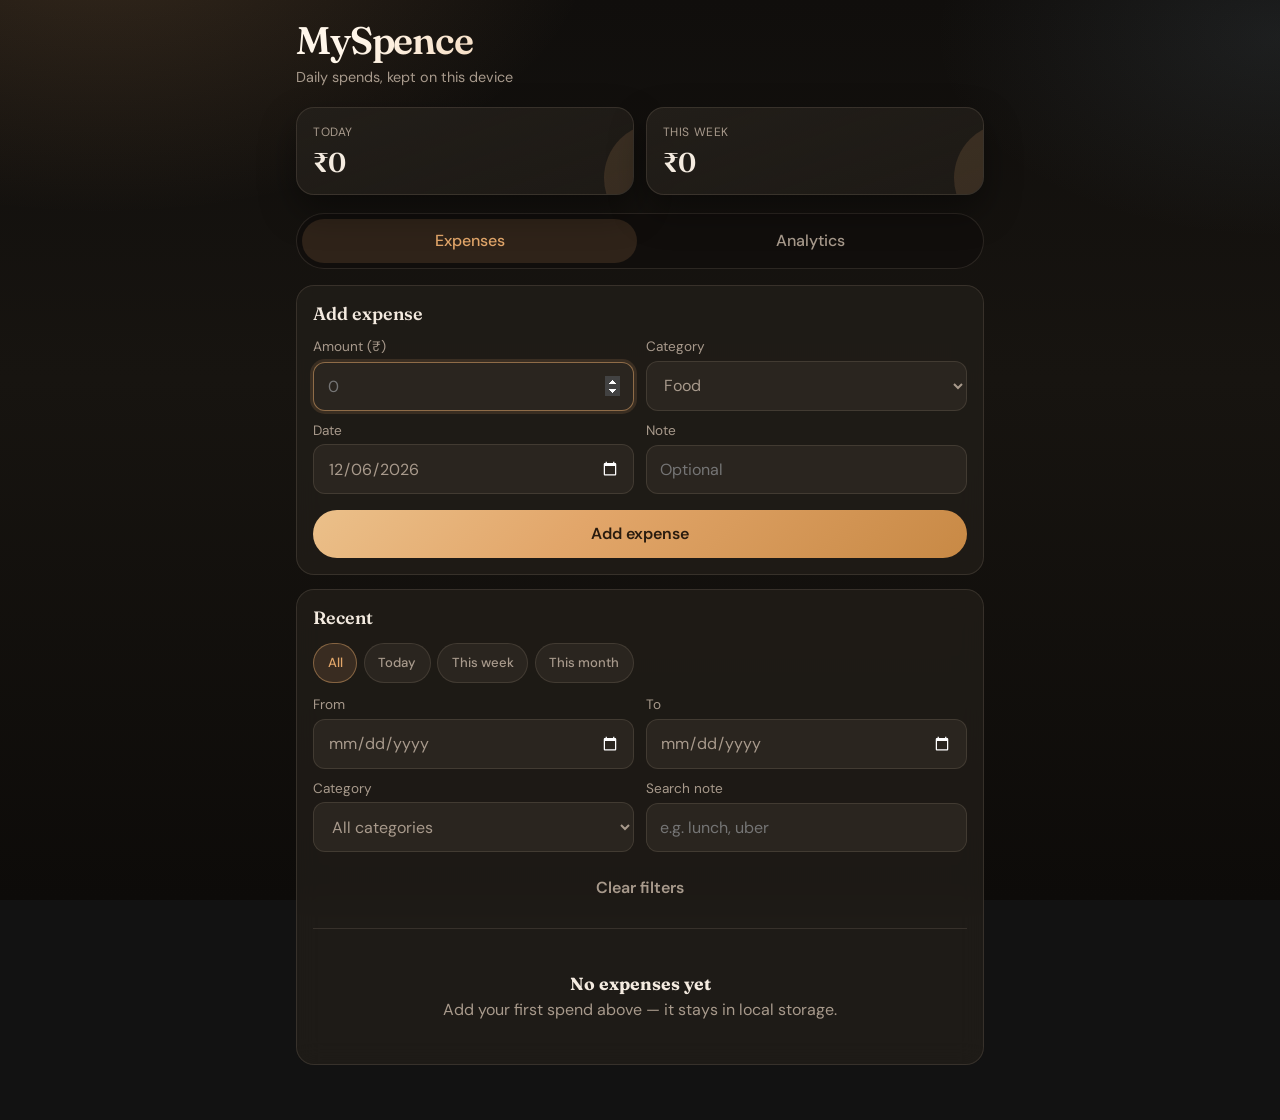
==== index.html @ 069e6cd3 "Add MySpence expense tracker app Co-authored-by: Cursor <cursoragent@cursor.com>" ====
<!doctype html>
<html lang="en">
  <head>
    <meta charset="UTF-8" />
    <meta name="viewport" content="width=device-width, initial-scale=1.0, viewport-fit=cover" />
    <meta name="theme-color" content="#100e0c" />
    <meta name="apple-mobile-web-app-capable" content="yes" />
    <meta name="mobile-web-app-capable" content="yes" />
    <meta name="description" content="MySpence — simple local expense tracking" />
    <link rel="preconnect" href="https://fonts.googleapis.com" />
    <link rel="preconnect" href="https://fonts.gstatic.com" crossorigin />
    <link href="https://fonts.googleapis.com/css2?family=DM+Sans:ital,opsz,wght@0,9..40,400;0,9..40,500;0,9..40,600;0,9..40,700&family=Fraunces:opsz,wght@9..144,500;9..144,600;9..144,700&display=swap" rel="stylesheet" />
    <link rel="stylesheet" href="styles.css" />
    <title>MySpence</title>
  </head>
  <body>
    <div class="app">
      <header class="brand-bar">
        <div>
          <h1 class="brand">MySpence</h1>
          <p class="brand-tag">Daily spends, kept on this device</p>
        </div>
      </header>

      <div class="summary-grid">
        <div class="summary-card">
          <p class="summary-label">Today</p>
          <p class="summary-value" id="todayTotal">₹0</p>
        </div>
        <div class="summary-card">
          <p class="summary-label">This week</p>
          <p class="summary-value" id="weekTotal">₹0</p>
        </div>
      </div>

      <nav class="tabs" aria-label="Views">
        <button type="button" class="tab active" data-tab="home">Expenses</button>
        <button type="button" class="tab" data-tab="analytics">Analytics</button>
      </nav>

      <section id="homeView">
        <div class="panel">
          <h2>Add expense</h2>
          <form class="form-grid" id="expenseForm">
            <div class="form-row">
              <label>
                Amount (₹)
                <input type="number" id="amount" inputmode="decimal" min="0" step="0.01" placeholder="0" required autofocus />
              </label>
              <label>
                Category
                <select id="category">
                  <option>Food</option>
                  <option>Transport</option>
                  <option>Shopping</option>
                  <option>Bills</option>
                  <option>Health</option>
                  <option>Entertainment</option>
                  <option>Other</option>
                </select>
              </label>
            </div>
            <div class="form-row">
              <label>
                Date
                <input type="date" id="date" required />
              </label>
              <label>
                Note
                <input type="text" id="note" placeholder="Optional" maxlength="80" />
              </label>
            </div>
            <button type="submit" class="btn btn-primary">Add expense</button>
          </form>
        </div>

        <div class="panel">
          <div class="panel-head">
            <h2>Recent</h2>
            <p class="filter-total" id="filterTotal"></p>
          </div>

          <div class="filters" id="filters">
            <div class="filter-presets" role="group" aria-label="Date presets">
              <button type="button" class="chip active" data-preset="all">All</button>
              <button type="button" class="chip" data-preset="today">Today</button>
              <button type="button" class="chip" data-preset="week">This week</button>
              <button type="button" class="chip" data-preset="month">This month</button>
            </div>

            <div class="form-row">
              <label>
                From
                <input type="date" id="filterFrom" />
              </label>
              <label>
                To
                <input type="date" id="filterTo" />
              </label>
            </div>

            <div class="form-row">
              <label>
                Category
                <select id="filterCategory">
                  <option value="all">All categories</option>
                  <option>Food</option>
                  <option>Transport</option>
                  <option>Shopping</option>
                  <option>Bills</option>
                  <option>Health</option>
                  <option>Entertainment</option>
                  <option>Other</option>
                </select>
              </label>
              <label>
                Search note
                <input type="search" id="filterSearch" placeholder="e.g. lunch, uber" maxlength="80" />
              </label>
            </div>

            <button type="button" class="btn btn-secondary" id="clearFilters">Clear filters</button>
          </div>

          <ul class="expense-list" id="expenseList"></ul>
          <div class="empty" id="emptyState" hidden>
            <strong>No expenses yet</strong>
            Add your first spend above — it stays in local storage.
          </div>
          <div class="empty" id="filterEmpty" hidden>
            <strong>No matches</strong>
            Try another date range, category, or search.
          </div>
        </div>
      </section>

      <section id="analyticsView" class="panel" hidden>
        <h2>Analytics</h2>
        <div class="analytics-block">
          <p class="summary-label">Last 7 days</p>
          <div class="bar-chart" id="barChart" aria-label="Daily spend chart"></div>
        </div>
        <div class="analytics-block">
          <p class="summary-label">This week by category</p>
          <div class="cat-rows" id="catRows"></div>
          <div class="empty" id="catEmpty" hidden>
            <strong>Nothing this week</strong>
            Add a few expenses to see where money goes.
          </div>
        </div>
        <p class="insight" id="insight" hidden></p>
      </section>
    </div>
    <script src="app.js"></script>
  </body>
</html>
---- styles.css ----
:root {
  --bg-deep: #100e0c;
  --bg: #171410;
  --bg-elevated: #221e19;
  --bg-soft: #2a251f;
  --line: rgba(232, 214, 190, 0.12);
  --text: #f4ebe0;
  --text-muted: #a89a8c;
  --accent: #e2a66a;
  --accent-soft: rgba(226, 166, 106, 0.14);
  --accent-strong: #c88945;
  --accent-ink: #2a1c0f;
  --danger: #d9786a;
  --danger-soft: rgba(217, 120, 106, 0.14);
  --radius: 18px;
  --radius-sm: 12px;
  --shadow: 0 16px 36px rgba(0, 0, 0, 0.38);
  --font: 'DM Sans', system-ui, sans-serif;
  --display: 'Fraunces', Georgia, serif;
  --safe-bottom: env(safe-area-inset-bottom, 0px);
  --safe-top: env(safe-area-inset-top, 0px);
  color-scheme: dark;
}

*,
*::before,
*::after {
  box-sizing: border-box;
}

html {
  -webkit-text-size-adjust: 100%;
}

html,
body {
  min-height: 100%;
}

body {
  margin: 0;
  font-family: var(--font);
  color: var(--text);
  background:
    radial-gradient(900px 520px at 8% -8%, rgba(226, 166, 106, 0.18), transparent 55%),
    radial-gradient(720px 420px at 100% 4%, rgba(120, 148, 168, 0.12), transparent 48%),
    linear-gradient(180deg, var(--bg-deep), var(--bg) 42%, #0d0b09);
  background-attachment: fixed;
  -webkit-font-smoothing: antialiased;
}

button,
input,
select {
  font: inherit;
  color: inherit;
}

button {
  cursor: pointer;
  -webkit-tap-highlight-color: transparent;
  touch-action: manipulation;
}

.app {
  width: min(720px, 100%);
  margin: 0 auto;
  padding: calc(1rem + var(--safe-top)) 1rem calc(2.5rem + var(--safe-bottom));
}

.brand-bar {
  margin-bottom: 1.25rem;
  animation: rise 0.5s ease both;
}

.brand {
  font-family: var(--display);
  font-size: clamp(1.9rem, 7vw, 2.4rem);
  font-weight: 600;
  letter-spacing: -0.03em;
  margin: 0;
  background: linear-gradient(120deg, #fff6ea 10%, var(--accent) 75%);
  -webkit-background-clip: text;
  background-clip: text;
  color: transparent;
}

.brand-tag {
  margin: 0.2rem 0 0;
  color: var(--text-muted);
  font-size: 0.9rem;
  line-height: 1.4;
  max-width: 28ch;
}

.summary-grid {
  display: grid;
  grid-template-columns: 1fr 1fr;
  gap: 0.7rem;
  margin-bottom: 1.1rem;
}

.summary-card {
  position: relative;
  overflow: hidden;
  border: 1px solid var(--line);
  border-radius: var(--radius);
  background: linear-gradient(160deg, var(--bg-elevated), rgba(34, 30, 25, 0.72));
  padding: 0.95rem 1rem;
  box-shadow: var(--shadow);
  animation: rise 0.55s ease both;
  min-width: 0;
}

.summary-card:nth-child(2) {
  animation-delay: 0.06s;
}

.summary-card::after {
  content: '';
  position: absolute;
  inset: auto -24% -45% auto;
  width: 110px;
  height: 110px;
  border-radius: 50%;
  background: var(--accent-soft);
}

.summary-label {
  position: relative;
  z-index: 1;
  margin: 0;
  color: var(--text-muted);
  font-size: 0.75rem;
  letter-spacing: 0.05em;
  text-transform: uppercase;
}

.summary-value {
  position: relative;
  z-index: 1;
  margin: 0.35rem 0 0;
  font-family: var(--display);
  font-size: clamp(1.25rem, 5.5vw, 1.7rem);
  font-weight: 600;
  letter-spacing: -0.02em;
  word-break: break-word;
}

.panel {
  border: 1px solid var(--line);
  border-radius: var(--radius);
  background: rgba(34, 30, 25, 0.78);
  backdrop-filter: blur(12px);
  padding: 1rem;
  margin-bottom: 0.9rem;
  animation: rise 0.6s ease both;
}

.panel h2 {
  margin: 0 0 0.85rem;
  font-family: var(--display);
  font-size: 1.12rem;
  font-weight: 600;
}

.panel-head {
  display: flex;
  align-items: baseline;
  justify-content: space-between;
  gap: 0.6rem;
  margin-bottom: 0.85rem;
  flex-wrap: wrap;
}

.panel-head h2 {
  margin: 0;
}

.filter-total {
  margin: 0;
  color: var(--text-muted);
  font-size: 0.82rem;
  font-variant-numeric: tabular-nums;
}

.filters {
  display: grid;
  gap: 0.7rem;
  margin-bottom: 1rem;
  padding-bottom: 1rem;
  border-bottom: 1px solid var(--line);
}

.filter-presets {
  display: flex;
  gap: 0.4rem;
  overflow-x: auto;
  padding-bottom: 0.15rem;
  scrollbar-width: none;
  -webkit-overflow-scrolling: touch;
}

.filter-presets::-webkit-scrollbar {
  display: none;
}

.chip {
  flex: 0 0 auto;
  border: 1px solid var(--line);
  border-radius: 999px;
  background: var(--bg-soft);
  color: var(--text-muted);
  padding: 0.5rem 0.85rem;
  min-height: 40px;
  font-size: 0.82rem;
  font-weight: 500;
  transition: background 0.15s ease, color 0.15s ease, border-color 0.15s ease;
}

.chip:hover {
  color: var(--text);
  border-color: rgba(226, 166, 106, 0.4);
}

.chip.active {
  background: var(--accent-soft);
  border-color: rgba(226, 166, 106, 0.45);
  color: var(--accent);
}

.btn-secondary {
  width: 100%;
  min-height: 44px;
  background: transparent;
  border: 1px solid var(--line);
  color: var(--text-muted);
}

.btn-secondary:hover {
  color: var(--text);
  border-color: rgba(226, 166, 106, 0.4);
  background: var(--accent-soft);
}

.form-grid {
  display: grid;
  gap: 0.7rem;
}

.form-row {
  display: grid;
  grid-template-columns: 1fr 1fr;
  gap: 0.7rem;
}

label {
  display: grid;
  gap: 0.35rem;
  font-size: 0.85rem;
  color: var(--text-muted);
}

input,
select {
  width: 100%;
  border: 1px solid var(--line);
  border-radius: var(--radius-sm);
  background: var(--bg-soft);
  padding: 0.78rem 0.85rem;
  min-height: 48px;
  font-size: 16px;
  outline: none;
  transition: border-color 0.15s ease, box-shadow 0.15s ease;
}

input:focus,
select:focus {
  border-color: rgba(226, 166, 106, 0.55);
  box-shadow: 0 0 0 3px var(--accent-soft);
}

.btn {
  display: inline-flex;
  align-items: center;
  justify-content: center;
  border: none;
  border-radius: 999px;
  padding: 0.8rem 1.15rem;
  min-height: 48px;
  font-weight: 600;
  transition: transform 0.15s ease, background 0.15s ease;
}

.btn:active {
  transform: scale(0.98);
}

.btn-primary {
  background: linear-gradient(135deg, #ebc08a, var(--accent) 40%, var(--accent-strong));
  color: var(--accent-ink);
  width: 100%;
  margin-top: 0.25rem;
}

.btn-ghost {
  background: transparent;
  color: var(--text-muted);
  padding: 0.45rem 0.65rem;
  min-height: 40px;
  border-radius: 10px;
}

.btn-ghost:hover {
  color: var(--danger);
  background: var(--danger-soft);
}

.tabs {
  display: flex;
  gap: 0.35rem;
  margin-bottom: 1rem;
  padding: 0.3rem;
  border-radius: 999px;
  background: rgba(16, 14, 12, 0.75);
  border: 1px solid var(--line);
}

.tab {
  flex: 1;
  border: none;
  border-radius: 999px;
  background: transparent;
  color: var(--text-muted);
  padding: 0.7rem 0.65rem;
  min-height: 44px;
  font-weight: 500;
}

.tab.active {
  background: var(--accent-soft);
  color: var(--accent);
}

.expense-list {
  list-style: none;
  margin: 0;
  padding: 0;
  display: grid;
  gap: 0.55rem;
}

.expense-item {
  display: grid;
  grid-template-columns: auto 1fr auto;
  gap: 0.7rem;
  align-items: center;
  padding: 0.85rem 0.85rem;
  border-radius: var(--radius-sm);
  background: var(--bg-soft);
  border: 1px solid transparent;
  animation: rise 0.35s ease both;
}

.expense-item:hover {
  border-color: var(--line);
}

.cat-dot {
  width: 10px;
  height: 10px;
  border-radius: 50%;
}

.expense-main {
  min-width: 0;
}

.expense-top {
  display: flex;
  align-items: baseline;
  justify-content: space-between;
  gap: 0.5rem;
}

.expense-cat {
  font-weight: 600;
  font-size: 0.95rem;
}

.expense-amount {
  font-weight: 700;
  font-variant-numeric: tabular-nums;
  color: var(--accent);
}

.expense-meta {
  margin-top: 0.2rem;
  color: var(--text-muted);
  font-size: 0.8rem;
  white-space: nowrap;
  overflow: hidden;
  text-overflow: ellipsis;
}

.empty {
  text-align: center;
  padding: 1.75rem 1rem;
  color: var(--text-muted);
}

.empty strong {
  display: block;
  color: var(--text);
  font-family: var(--display);
  font-size: 1.1rem;
  margin-bottom: 0.35rem;
}

.analytics-block {
  margin-bottom: 1.25rem;
}

.bar-chart {
  display: grid;
  grid-template-columns: repeat(7, minmax(0, 1fr));
  gap: 0.35rem;
  align-items: end;
  height: 140px;
  margin-top: 0.75rem;
}

.bar-col {
  display: grid;
  grid-template-rows: 1fr auto auto;
  gap: 0.25rem;
  height: 100%;
  align-items: end;
  text-align: center;
  min-width: 0;
}

.bar-track {
  height: 100%;
  display: flex;
  align-items: flex-end;
}

.bar {
  width: 100%;
  min-height: 4px;
  border-radius: 8px 8px 4px 4px;
  background: linear-gradient(180deg, #ebc08a, rgba(226, 166, 106, 0.3));
  transition: height 0.45s cubic-bezier(0.22, 1, 0.36, 1);
}

.bar-label {
  font-size: 0.65rem;
  color: var(--text-muted);
}

.bar-value {
  font-size: 0.62rem;
  color: var(--text);
  opacity: 0.85;
  font-variant-numeric: tabular-nums;
}

.cat-rows {
  display: grid;
  gap: 0.65rem;
  margin-top: 0.75rem;
}

.cat-row {
  display: grid;
  gap: 0.35rem;
}

.cat-row-head {
  display: flex;
  justify-content: space-between;
  gap: 0.5rem;
  font-size: 0.88rem;
}

.cat-row-head span:last-child {
  font-variant-numeric: tabular-nums;
  color: var(--text-muted);
  text-align: right;
}

.cat-track {
  height: 8px;
  border-radius: 999px;
  background: rgba(255, 255, 255, 0.06);
  overflow: hidden;
}

.cat-fill {
  height: 100%;
  border-radius: inherit;
  transition: width 0.5s cubic-bezier(0.22, 1, 0.36, 1);
}

.insight {
  margin-top: 1rem;
  padding: 0.85rem 0.95rem;
  border-radius: var(--radius-sm);
  background: var(--accent-soft);
  border: 1px solid rgba(226, 166, 106, 0.24);
  color: var(--text);
  font-size: 0.92rem;
  line-height: 1.45;
}

.insight em {
  font-style: normal;
  font-weight: 700;
  color: var(--accent);
}

@keyframes rise {
  from {
    opacity: 0;
    transform: translateY(10px);
  }
  to {
    opacity: 1;
    transform: translateY(0);
  }
}

@media (max-width: 560px) {
  .app {
    padding-left: 0.85rem;
    padding-right: 0.85rem;
  }

  .form-row {
    grid-template-columns: 1fr;
  }

  .panel {
    padding: 0.9rem;
    border-radius: 16px;
  }

  .expense-item {
    grid-template-columns: auto 1fr;
    grid-template-areas:
      'dot main'
      'dot actions';
    row-gap: 0.35rem;
  }

  .expense-item .cat-dot {
    grid-area: dot;
    align-self: start;
    margin-top: 0.45rem;
  }

  .expense-item .expense-main {
    grid-area: main;
  }

  .expense-item .btn-ghost {
    grid-area: actions;
    justify-self: start;
    margin-left: 0;
  }

  .summary-grid {
    gap: 0.55rem;
  }

  .bar-chart {
    height: 120px;
    gap: 0.28rem;
  }
}

@media (max-width: 360px) {
  .summary-grid {
    grid-template-columns: 1fr;
  }
}

@media (prefers-reduced-motion: reduce) {
  *,
  *::before,
  *::after {
    animation: none !important;
    transition: none !important;
  }
}
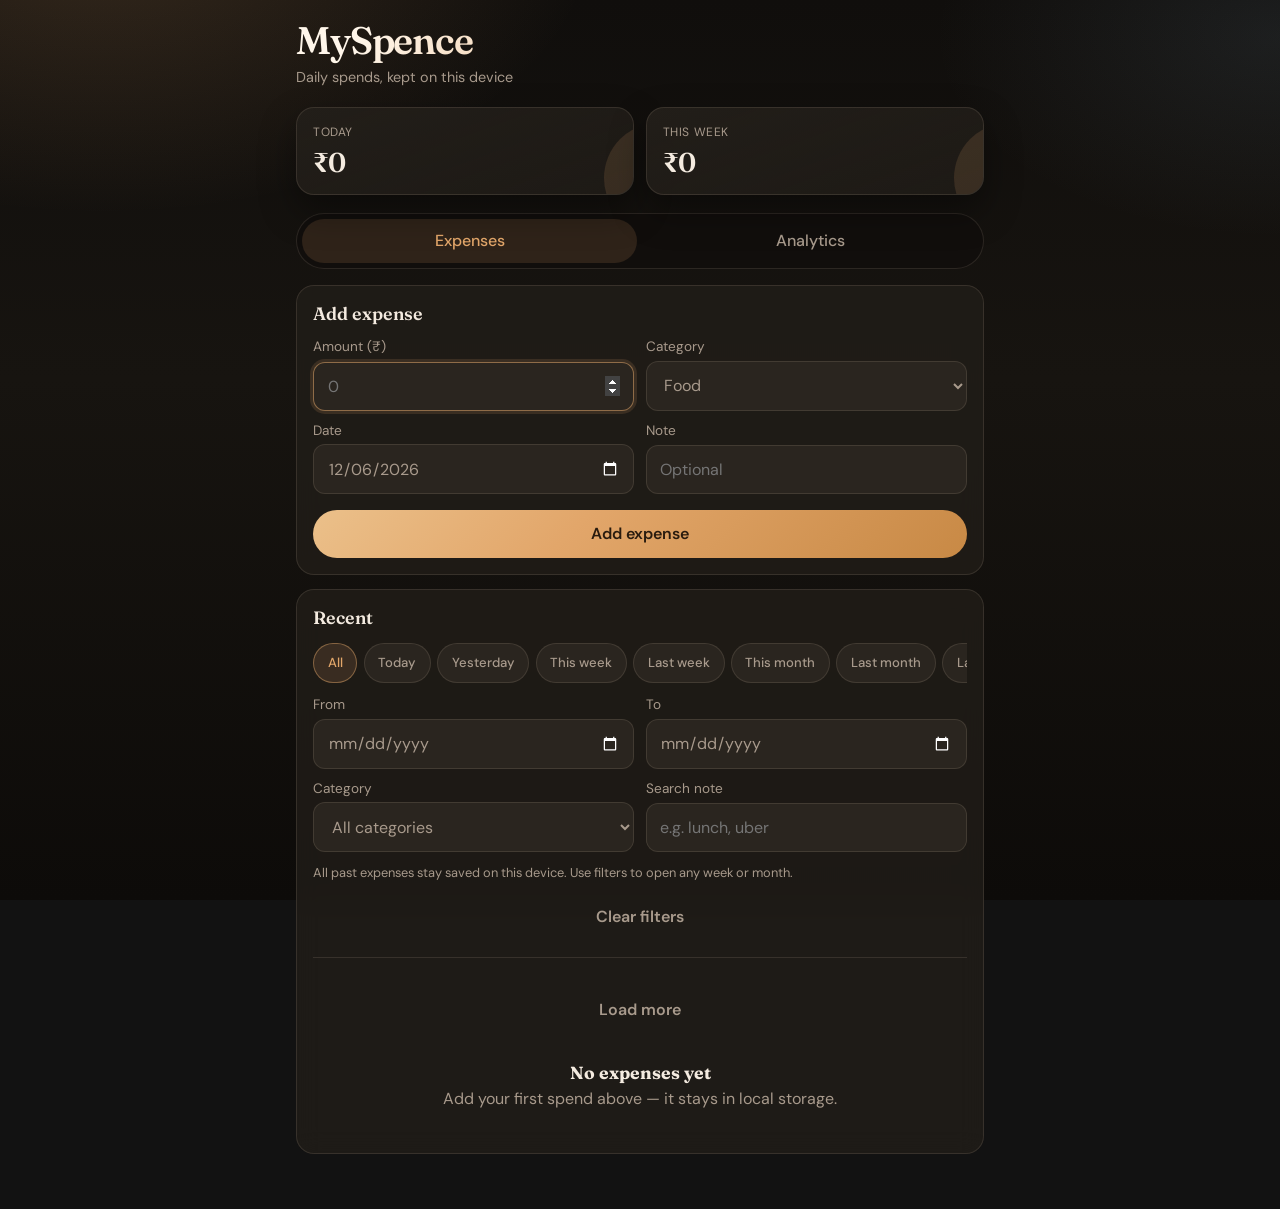
==== commit b4aa7836: "Add history filters and load-more for expense lists. Co-authored-by: Cursor <cursoragent@cursor.com>" ====
--- a/index.html
+++ b/index.html
@@ -7,6 +7,9 @@
     <meta name="apple-mobile-web-app-capable" content="yes" />
     <meta name="mobile-web-app-capable" content="yes" />
     <meta name="description" content="MySpence — simple local expense tracking" />
+    <link rel="icon" href="favicon.svg" type="image/svg+xml" />
+    <link rel="icon" href="icon.jpg" type="image/jpeg" />
+    <link rel="apple-touch-icon" href="icon.jpg" />
     <link rel="preconnect" href="https://fonts.googleapis.com" />
     <link rel="preconnect" href="https://fonts.gstatic.com" crossorigin />
     <link href="https://fonts.googleapis.com/css2?family=DM+Sans:ital,opsz,wght@0,9..40,400;0,9..40,500;0,9..40,600;0,9..40,700&family=Fraunces:opsz,wght@9..144,500;9..144,600;9..144,700&display=swap" rel="stylesheet" />
@@ -84,8 +87,12 @@
             <div class="filter-presets" role="group" aria-label="Date presets">
               <button type="button" class="chip active" data-preset="all">All</button>
               <button type="button" class="chip" data-preset="today">Today</button>
+              <button type="button" class="chip" data-preset="yesterday">Yesterday</button>
               <button type="button" class="chip" data-preset="week">This week</button>
+              <button type="button" class="chip" data-preset="lastWeek">Last week</button>
               <button type="button" class="chip" data-preset="month">This month</button>
+              <button type="button" class="chip" data-preset="lastMonth">Last month</button>
+              <button type="button" class="chip" data-preset="last30">Last 30 days</button>
             </div>
 
             <div class="form-row">
@@ -119,10 +126,12 @@
               </label>
             </div>
 
+            <p class="filter-hint">All past expenses stay saved on this device. Use filters to open any week or month.</p>
             <button type="button" class="btn btn-secondary" id="clearFilters">Clear filters</button>
           </div>
 
           <ul class="expense-list" id="expenseList"></ul>
+          <button type="button" class="btn btn-secondary load-more" id="loadMore" hidden>Load more</button>
           <div class="empty" id="emptyState" hidden>
             <strong>No expenses yet</strong>
             Add your first spend above — it stays in local storage.
@@ -136,6 +145,7 @@
 
       <section id="analyticsView" class="panel" hidden>
         <h2>Analytics</h2>
+        <p class="mood" id="monthlyMood" hidden></p>
         <div class="analytics-block">
           <p class="summary-label">Last 7 days</p>
           <div class="bar-chart" id="barChart" aria-label="Daily spend chart"></div>
--- a/styles.css
+++ b/styles.css
@@ -243,6 +243,17 @@
   background: var(--accent-soft);
 }
 
+.filter-hint {
+  margin: 0;
+  color: var(--text-muted);
+  font-size: 0.8rem;
+  line-height: 1.4;
+}
+
+.load-more {
+  margin-top: 0.75rem;
+}
+
 .form-grid {
   display: grid;
   gap: 0.7rem;
@@ -520,6 +531,37 @@
   color: var(--accent);
 }
 
+.mood {
+  margin: 0 0 1.15rem;
+  padding: 0.95rem 1rem;
+  border-radius: var(--radius-sm);
+  background: linear-gradient(135deg, rgba(226, 166, 106, 0.16), rgba(122, 163, 196, 0.1));
+  border: 1px solid rgba(226, 166, 106, 0.28);
+  color: var(--text);
+  font-family: var(--display);
+  font-size: 1.05rem;
+  font-weight: 500;
+  line-height: 1.45;
+  letter-spacing: -0.01em;
+}
+
+.mood em {
+  font-style: normal;
+  font-weight: 700;
+  color: var(--accent);
+}
+
+.mood .mood-label {
+  display: block;
+  margin-bottom: 0.3rem;
+  font-family: var(--font);
+  font-size: 0.72rem;
+  font-weight: 600;
+  letter-spacing: 0.06em;
+  text-transform: uppercase;
+  color: var(--text-muted);
+}
+
 @keyframes rise {
   from {
     opacity: 0;
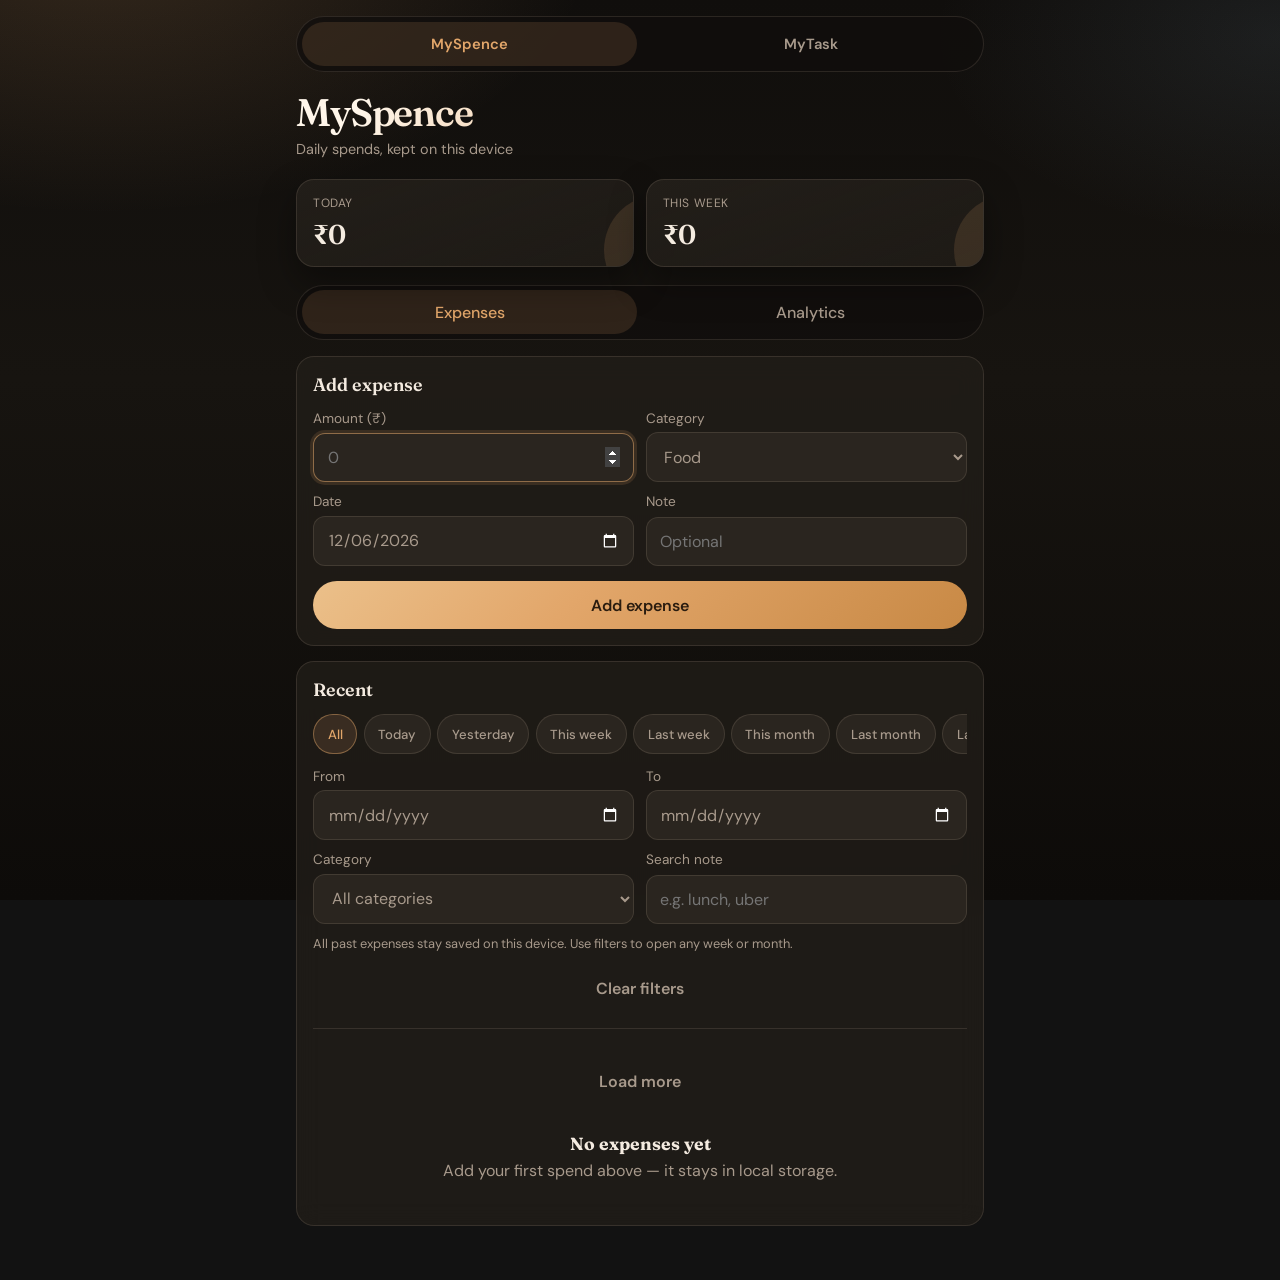
==== commit 249eb94f: "Add app switcher between MySpence and MyTask. Co-authored-by: Cursor <cursoragent@cursor.com>" ====
--- a/index.html
+++ b/index.html
@@ -18,6 +18,11 @@
   </head>
   <body>
     <div class="app">
+      <nav class="app-switch" aria-label="Apps">
+        <a class="app-switch-link active" href="index.html">MySpence</a>
+        <a class="app-switch-link" href="mytask.html">MyTask</a>
+      </nav>
+
       <header class="brand-bar">
         <div>
           <h1 class="brand">MySpence</h1>
--- a/styles.css
+++ b/styles.css
@@ -68,6 +68,40 @@
   padding: calc(1rem + var(--safe-top)) 1rem calc(2.5rem + var(--safe-bottom));
 }
 
+.app-switch {
+  display: flex;
+  gap: 0.35rem;
+  margin-bottom: 1rem;
+  padding: 0.3rem;
+  border-radius: 999px;
+  background: rgba(16, 14, 12, 0.75);
+  border: 1px solid var(--line);
+}
+
+.app-switch-link {
+  flex: 1;
+  text-align: center;
+  text-decoration: none;
+  color: var(--text-muted);
+  padding: 0.65rem 0.7rem;
+  min-height: 44px;
+  border-radius: 999px;
+  font-weight: 600;
+  font-size: 0.92rem;
+  display: inline-flex;
+  align-items: center;
+  justify-content: center;
+}
+
+.app-switch-link.active {
+  background: var(--accent-soft);
+  color: var(--accent);
+}
+
+.app-switch-link:hover:not(.active) {
+  color: var(--text);
+}
+
 .brand-bar {
   margin-bottom: 1.25rem;
   animation: rise 0.5s ease both;
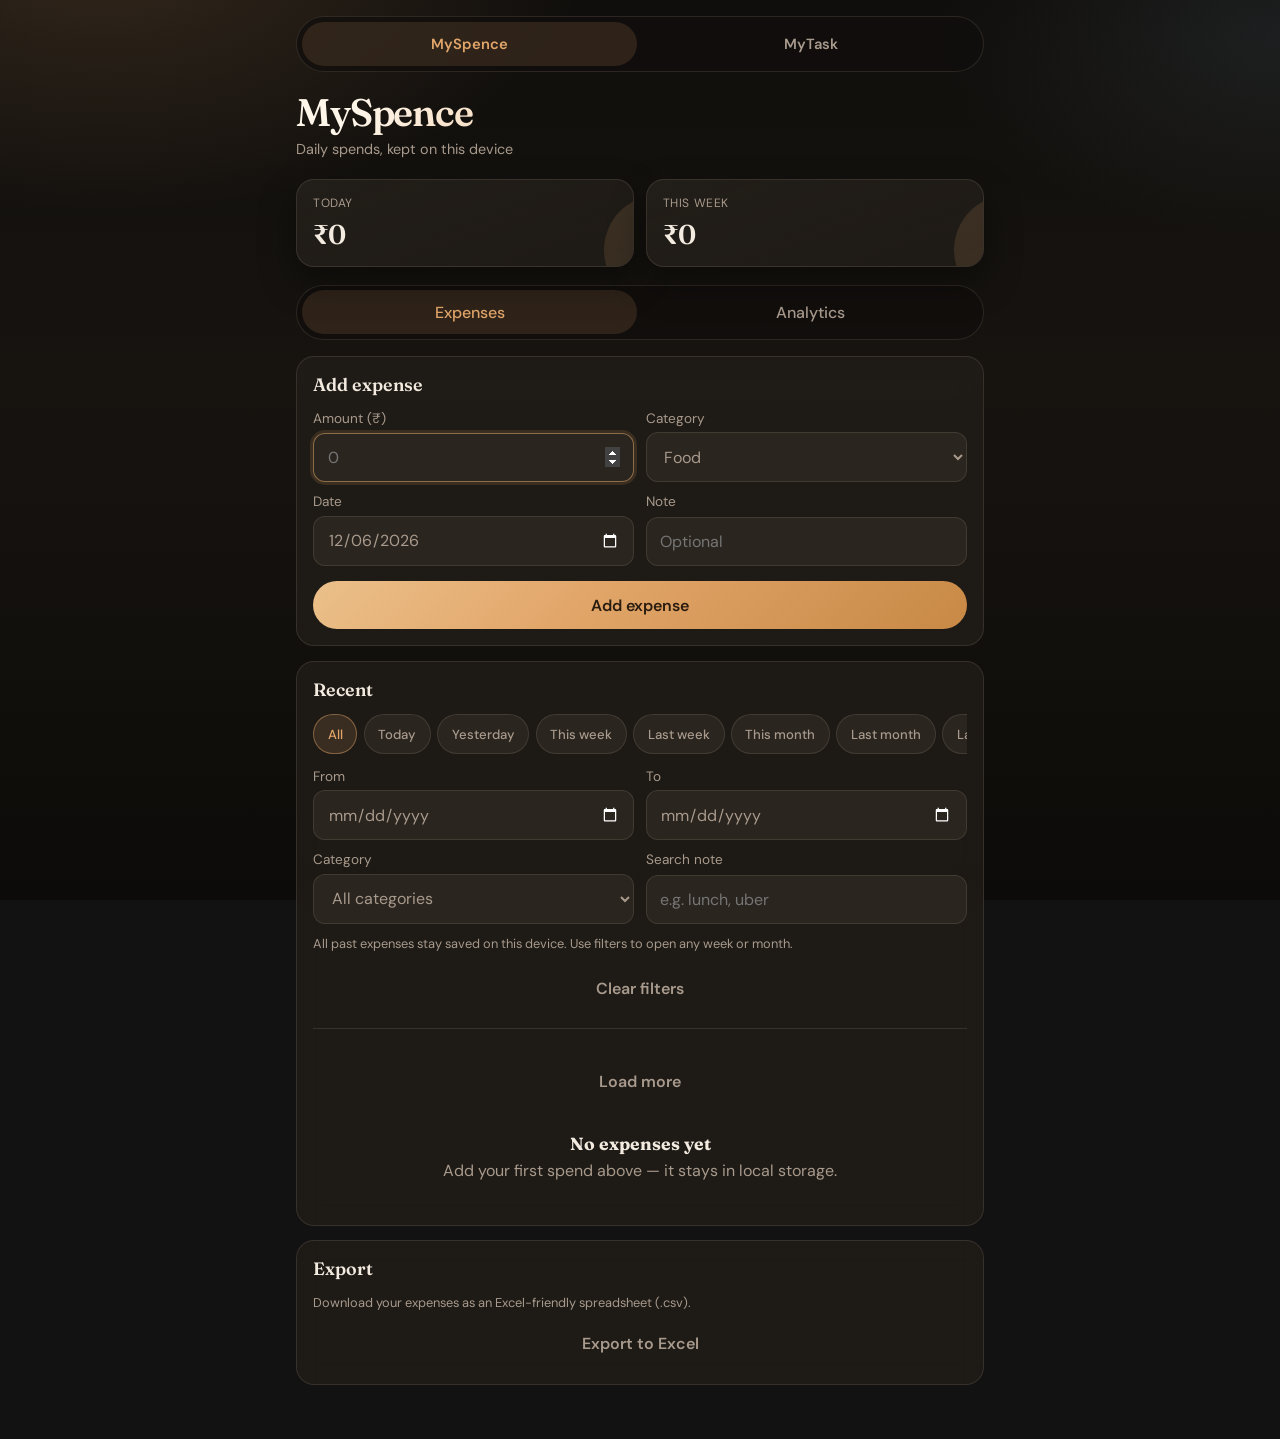
==== commit 43ec7e08: "Add Excel CSV export for MySpence and MyTask. Co-authored-by: Cursor <cursoragent@cursor.com>" ====
--- a/index.html
+++ b/index.html
@@ -165,6 +165,12 @@
         </div>
         <p class="insight" id="insight" hidden></p>
       </section>
+
+      <section class="panel">
+        <h2>Export</h2>
+        <p class="filter-hint">Download your expenses as an Excel-friendly spreadsheet (.csv).</p>
+        <button type="button" class="btn btn-secondary" id="exportExcel" style="margin-top:0.5rem">Export to Excel</button>
+      </section>
     </div>
     <script src="app.js"></script>
   </body>
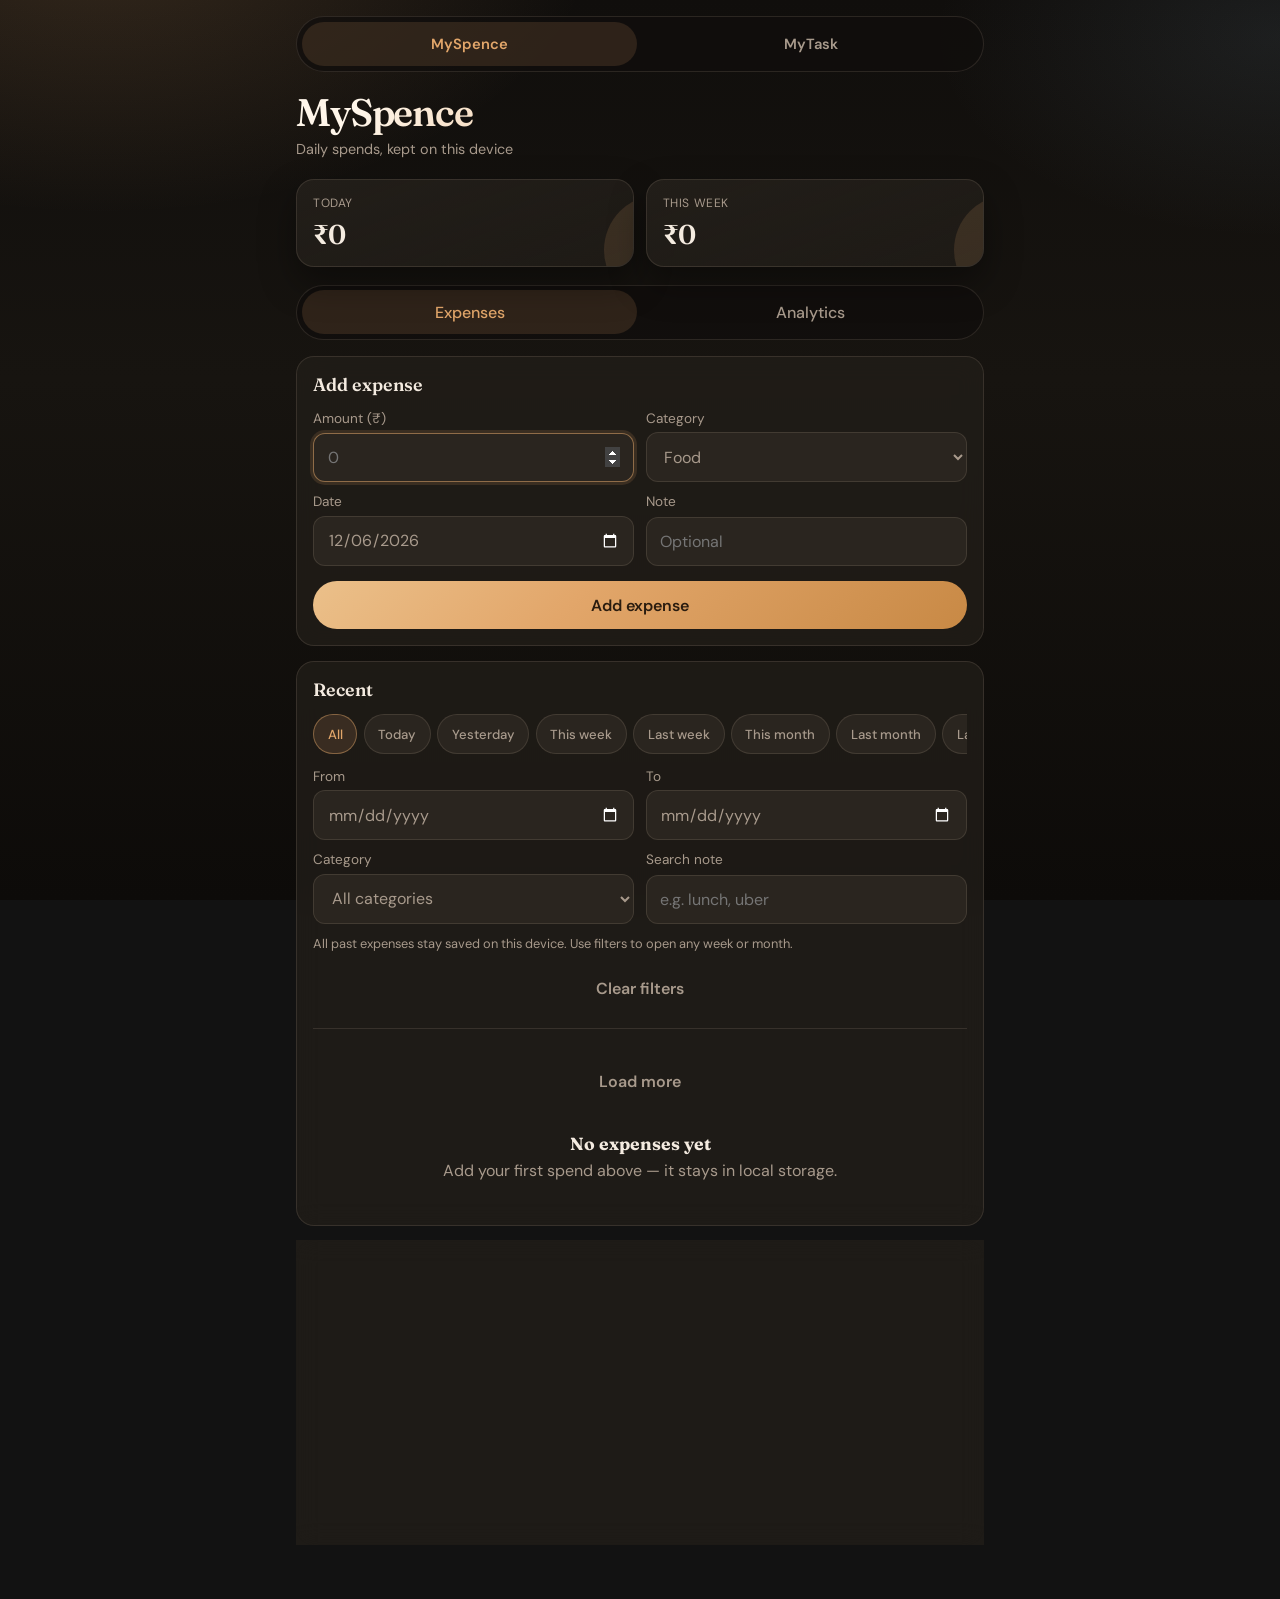
==== commit 90415e6a: "Add viewable period reports and simplify MyTask pre-start flow. Co-authored-by: Cursor <cursoragent@" ====
--- a/index.html
+++ b/index.html
@@ -167,9 +167,34 @@
       </section>
 
       <section class="panel">
-        <h2>Export</h2>
-        <p class="filter-hint">Download your expenses as an Excel-friendly spreadsheet (.csv).</p>
-        <button type="button" class="btn btn-secondary" id="exportExcel" style="margin-top:0.5rem">Export to Excel</button>
+        <h2>Reports</h2>
+        <p class="filter-hint">View a period on screen, or download it as an Excel spreadsheet.</p>
+        <label>
+          Period
+          <select id="reportPeriod">
+            <option value="week">This week</option>
+            <option value="lastWeek">Last week</option>
+            <option value="month">This month</option>
+            <option value="lastMonth">Last month</option>
+            <option value="year">This year</option>
+            <option value="custom">Custom range</option>
+          </select>
+        </label>
+        <div class="form-row" id="reportCustom" hidden style="margin-top:0.7rem">
+          <label>
+            From
+            <input type="date" id="reportFrom" />
+          </label>
+          <label>
+            To
+            <input type="date" id="reportTo" />
+          </label>
+        </div>
+        <div class="actions-row" style="margin-top:0.75rem">
+          <button type="button" class="btn btn-secondary" id="viewReport" style="margin-top:0">View report</button>
+          <button type="button" class="btn btn-secondary" id="exportExcel" style="margin-top:0">Download</button>
+        </div>
+        <div class="report-view" id="reportView" hidden></div>
       </section>
     </div>
     <script src="app.js"></script>
--- a/styles.css
+++ b/styles.css
@@ -288,6 +288,86 @@
   margin-top: 0.75rem;
 }
 
+.actions-row {
+  display: grid;
+  grid-template-columns: 1fr 1fr;
+  gap: 0.55rem;
+}
+
+.report-view {
+  margin-top: 1rem;
+  padding-top: 1rem;
+  border-top: 1px solid var(--line);
+}
+
+.report-summary {
+  display: grid;
+  grid-template-columns: repeat(3, minmax(0, 1fr));
+  gap: 0.55rem;
+  margin-bottom: 0.85rem;
+}
+
+.report-summary .stat-card {
+  padding: 0.7rem 0.75rem;
+  border-radius: var(--radius-sm);
+  background: var(--bg-soft);
+  border: 1px solid var(--line);
+}
+
+.report-summary .stat-label {
+  margin: 0;
+  color: var(--text-muted);
+  font-size: 0.7rem;
+  letter-spacing: 0.04em;
+  text-transform: uppercase;
+  font-weight: 700;
+}
+
+.report-summary .stat-value {
+  margin: 0.25rem 0 0;
+  font-family: var(--display);
+  font-size: 1.05rem;
+  font-weight: 600;
+}
+
+.report-table-wrap {
+  overflow-x: auto;
+  -webkit-overflow-scrolling: touch;
+}
+
+.report-table {
+  width: 100%;
+  border-collapse: collapse;
+  font-size: 0.85rem;
+}
+
+.report-table th,
+.report-table td {
+  text-align: left;
+  padding: 0.55rem 0.45rem;
+  border-bottom: 1px solid var(--line);
+  vertical-align: top;
+}
+
+.report-table th {
+  color: var(--text-muted);
+  font-size: 0.72rem;
+  letter-spacing: 0.04em;
+  text-transform: uppercase;
+}
+
+.report-empty {
+  text-align: center;
+  color: var(--text-muted);
+  padding: 1rem 0.5rem;
+}
+
+@media (max-width: 560px) {
+  .report-summary {
+    grid-template-columns: 1fr;
+  }
+}
+
 .form-grid {
   display: grid;
   gap: 0.7rem;
